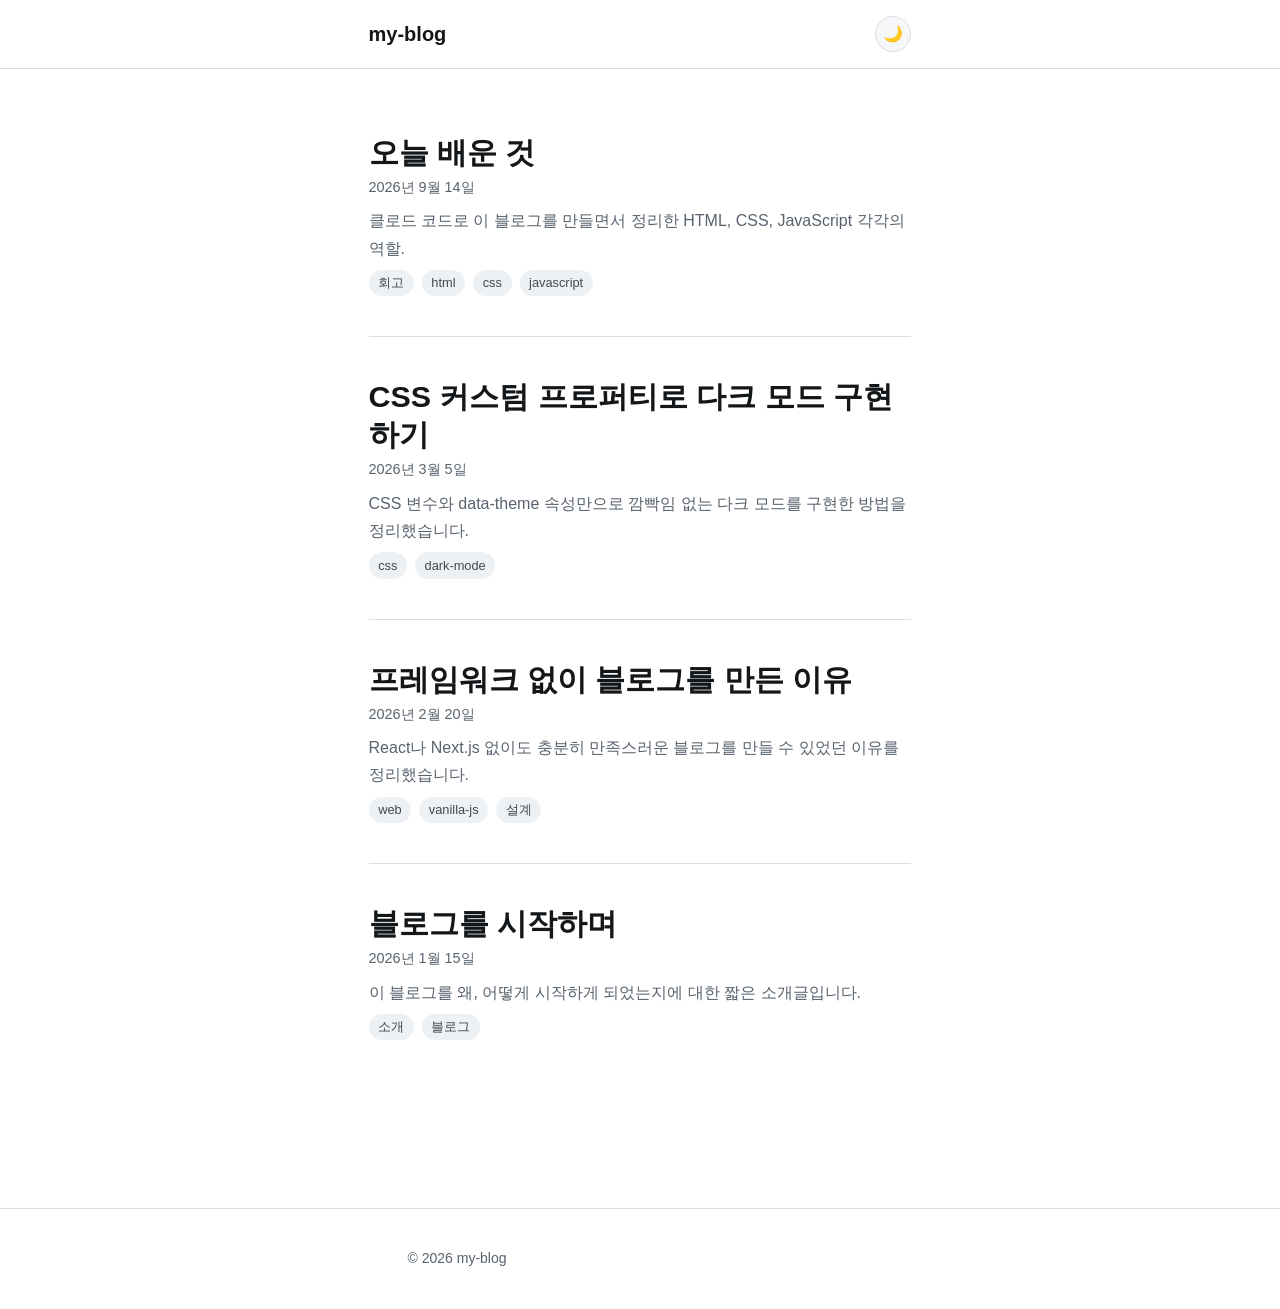
==== index.html @ 1168ad8d "블로그 초기 버버전 완성 Co-Authored-By: Claude Sonnet 5 <noreply@anthropic.com>" ====
<!doctype html>
<html lang="ko">
<head>
  <meta charset="UTF-8" />
  <meta name="viewport" content="width=device-width, initial-scale=1" />
  <title>my-blog</title>
  <script>
    (function () {
      try {
        var stored = localStorage.getItem('theme');
        var theme = stored || (window.matchMedia('(prefers-color-scheme: dark)').matches ? 'dark' : 'light');
        document.documentElement.setAttribute('data-theme', theme);
      } catch (e) {}
    })();
  </script>
  <link rel="stylesheet" href="css/style.css" />
</head>
<body>
  <header class="site-header">
    <div class="container">
      <a class="site-title" href="index.html">my-blog</a>
      <button id="theme-toggle" class="theme-toggle" type="button" aria-label="다크 모드 전환" aria-pressed="false"></button>
    </div>
  </header>

  <main class="container">
    <ul id="post-list" class="post-list">
      <li class="empty-state">불러오는 중...</li>
    </ul>
  </main>

  <footer class="site-footer">
    <div class="container">
      <p>&copy; 2026 my-blog</p>
    </div>
  </footer>

  <script type="module" src="js/list.js"></script>
</body>
</html>
---- css/style.css ----
/* ---------- Theme tokens ---------- */
:root {
  --color-bg: #ffffff;
  --color-bg-elevated: #f6f7f8;
  --color-text: #1f2328;
  --color-text-muted: #59636e;
  --color-heading: #14171a;
  --color-link: #0969da;
  --color-link-hover: #0550ae;
  --color-border: #d8dee4;
  --color-accent: #0969da;
  --color-code-bg: #f6f7f8;
  --color-code-text: #1f2328;
  --color-blockquote-border: #d8dee4;
  --color-tag-bg: #eef1f4;
  --color-tag-text: #40484f;

  --font-sans: -apple-system, BlinkMacSystemFont, 'Segoe UI', 'Apple SD Gothic Neo',
    'Noto Sans KR', Roboto, sans-serif;
  --font-mono: 'SFMono-Regular', Consolas, 'Liberation Mono', Menlo, monospace;
  --line-height-body: 1.7;
  --line-height-heading: 1.25;
  --measure: 70ch;

  --font-size-h1: clamp(1.75rem, 1.4rem + 1.5vw, 2.5rem);
  --font-size-h2: clamp(1.4rem, 1.2rem + 1vw, 1.9rem);
  --font-size-h3: clamp(1.15rem, 1.05rem + 0.5vw, 1.4rem);

  --space-1: 0.25rem;
  --space-2: 0.5rem;
  --space-3: 1rem;
  --space-4: 1.5rem;
  --space-5: 2.5rem;
  --space-6: 4rem;
}

@media (prefers-color-scheme: dark) {
  :root {
    --color-bg: #0d1117;
    --color-bg-elevated: #161b22;
    --color-text: #e6edf3;
    --color-text-muted: #9aa4af;
    --color-heading: #f0f3f6;
    --color-link: #4da3ff;
    --color-link-hover: #79bcff;
    --color-border: #30363d;
    --color-accent: #4da3ff;
    --color-code-bg: #161b22;
    --color-code-text: #e6edf3;
    --color-blockquote-border: #30363d;
    --color-tag-bg: #1b222b;
    --color-tag-text: #c3ccd6;
  }
}

:root[data-theme='dark'] {
  --color-bg: #0d1117;
  --color-bg-elevated: #161b22;
  --color-text: #e6edf3;
  --color-text-muted: #9aa4af;
  --color-heading: #f0f3f6;
  --color-link: #4da3ff;
  --color-link-hover: #79bcff;
  --color-border: #30363d;
  --color-accent: #4da3ff;
  --color-code-bg: #161b22;
  --color-code-text: #e6edf3;
  --color-blockquote-border: #30363d;
  --color-tag-bg: #1b222b;
  --color-tag-text: #c3ccd6;
}

:root[data-theme='light'] {
  --color-bg: #ffffff;
  --color-bg-elevated: #f6f7f8;
  --color-text: #1f2328;
  --color-text-muted: #59636e;
  --color-heading: #14171a;
  --color-link: #0969da;
  --color-link-hover: #0550ae;
  --color-border: #d8dee4;
  --color-accent: #0969da;
  --color-code-bg: #f6f7f8;
  --color-code-text: #1f2328;
  --color-blockquote-border: #d8dee4;
  --color-tag-bg: #eef1f4;
  --color-tag-text: #40484f;
}

/* ---------- Reset / base ---------- */
* {
  box-sizing: border-box;
}

html {
  color-scheme: light dark;
}

body {
  margin: 0;
  background: var(--color-bg);
  color: var(--color-text);
  font-family: var(--font-sans);
  line-height: var(--line-height-body);
  -webkit-font-smoothing: antialiased;
}

img {
  max-width: 100%;
  height: auto;
}

a {
  color: var(--color-link);
}

a:hover {
  color: var(--color-link-hover);
}

/* ---------- Layout ---------- */
.container {
  max-width: var(--measure);
  margin-inline: auto;
  padding-inline: var(--space-4);
}

.site-header {
  border-bottom: 1px solid var(--color-border);
  padding-block: var(--space-3);
}

.site-header .container {
  display: flex;
  align-items: center;
  justify-content: space-between;
  gap: var(--space-3);
}

.site-title {
  font-size: 1.25rem;
  font-weight: 700;
  color: var(--color-heading);
  text-decoration: none;
}

.site-title:hover {
  color: var(--color-heading);
}

.theme-toggle {
  border: 1px solid var(--color-border);
  background: var(--color-bg-elevated);
  color: var(--color-text);
  border-radius: 999px;
  width: 2.25rem;
  height: 2.25rem;
  font-size: 1rem;
  line-height: 1;
  cursor: pointer;
  display: flex;
  align-items: center;
  justify-content: center;
}

.theme-toggle:hover {
  border-color: var(--color-accent);
}

main {
  padding-block: var(--space-5);
}

.site-footer {
  border-top: 1px solid var(--color-border);
  padding-block: var(--space-4);
  margin-top: var(--space-6);
  color: var(--color-text-muted);
  font-size: 0.875rem;
}

/* ---------- Post list ---------- */
.post-list {
  list-style: none;
  margin: 0;
  padding: 0;
  display: flex;
  flex-direction: column;
  gap: var(--space-5);
}

.post-card {
  padding-bottom: var(--space-5);
  border-bottom: 1px solid var(--color-border);
}

.post-card:last-child {
  border-bottom: none;
}

.post-card-link {
  text-decoration: none;
}

.post-card-title {
  margin: 0 0 var(--space-1);
  font-size: var(--font-size-h2);
  line-height: var(--line-height-heading);
  color: var(--color-heading);
}

.post-card-description {
  color: var(--color-text-muted);
  margin: var(--space-2) 0 0;
}

.post-meta {
  color: var(--color-text-muted);
  font-size: 0.9rem;
  margin: 0;
}

.empty-state {
  color: var(--color-text-muted);
}

/* ---------- Tags ---------- */
.tag-list {
  list-style: none;
  display: flex;
  flex-wrap: wrap;
  gap: var(--space-2);
  margin: var(--space-2) 0 0;
  padding: 0;
}

.tag {
  background: var(--color-tag-bg);
  color: var(--color-tag-text);
  font-size: 0.8rem;
  padding: 0.15rem 0.6rem;
  border-radius: 999px;
}

/* ---------- Post detail ---------- */
.post-header h1 {
  margin-bottom: var(--space-2);
}

.post-footer {
  margin-top: var(--space-6);
  padding-top: var(--space-4);
  border-top: 1px solid var(--color-border);
}

/* ---------- Rendered markdown content ---------- */
.post-content {
  margin-top: var(--space-4);
}

.post-content h1,
.post-content h2,
.post-content h3,
.post-content h4 {
  color: var(--color-heading);
  line-height: var(--line-height-heading);
  overflow-wrap: break-word;
  margin-top: var(--space-5);
  margin-bottom: var(--space-2);
}

.post-content h1 {
  font-size: var(--font-size-h1);
}

.post-content h2 {
  font-size: var(--font-size-h2);
}

.post-content h3 {
  font-size: var(--font-size-h3);
}

.post-content p,
.post-content li {
  overflow-wrap: break-word;
}

.post-content p {
  margin: var(--space-3) 0;
}

.post-content ul,
.post-content ol {
  padding-left: 1.5rem;
}

.post-content code {
  font-family: var(--font-mono);
  background: var(--color-code-bg);
  color: var(--color-code-text);
  padding: 0.15em 0.4em;
  border-radius: 4px;
  font-size: 0.9em;
}

.post-content pre {
  background: var(--color-code-bg);
  border: 1px solid var(--color-border);
  border-radius: 8px;
  padding: var(--space-3);
  overflow-x: auto;
}

.post-content pre code {
  background: none;
  padding: 0;
  border-radius: 0;
}

.post-content blockquote {
  margin: var(--space-4) 0;
  padding: var(--space-2) var(--space-3);
  border-left: 4px solid var(--color-blockquote-border);
  color: var(--color-text-muted);
}

.post-content blockquote p {
  margin: 0;
}

.post-content table {
  display: block;
  overflow-x: auto;
  border-collapse: collapse;
  width: 100%;
  margin: var(--space-4) 0;
}

.post-content th,
.post-content td {
  border: 1px solid var(--color-border);
  padding: var(--space-2) var(--space-3);
  text-align: left;
}

.post-content th {
  background: var(--color-bg-elevated);
}

.post-content img {
  display: block;
  margin: var(--space-4) auto;
  border-radius: 8px;
}

.post-content hr {
  border: none;
  border-top: 1px solid var(--color-border);
  margin: var(--space-5) 0;
}

/* ---------- Responsive ---------- */
@media (min-width: 640px) {
  .container {
    padding-inline: var(--space-5);
  }
}

@media (min-width: 900px) {
  main {
    padding-block: var(--space-6);
  }
}
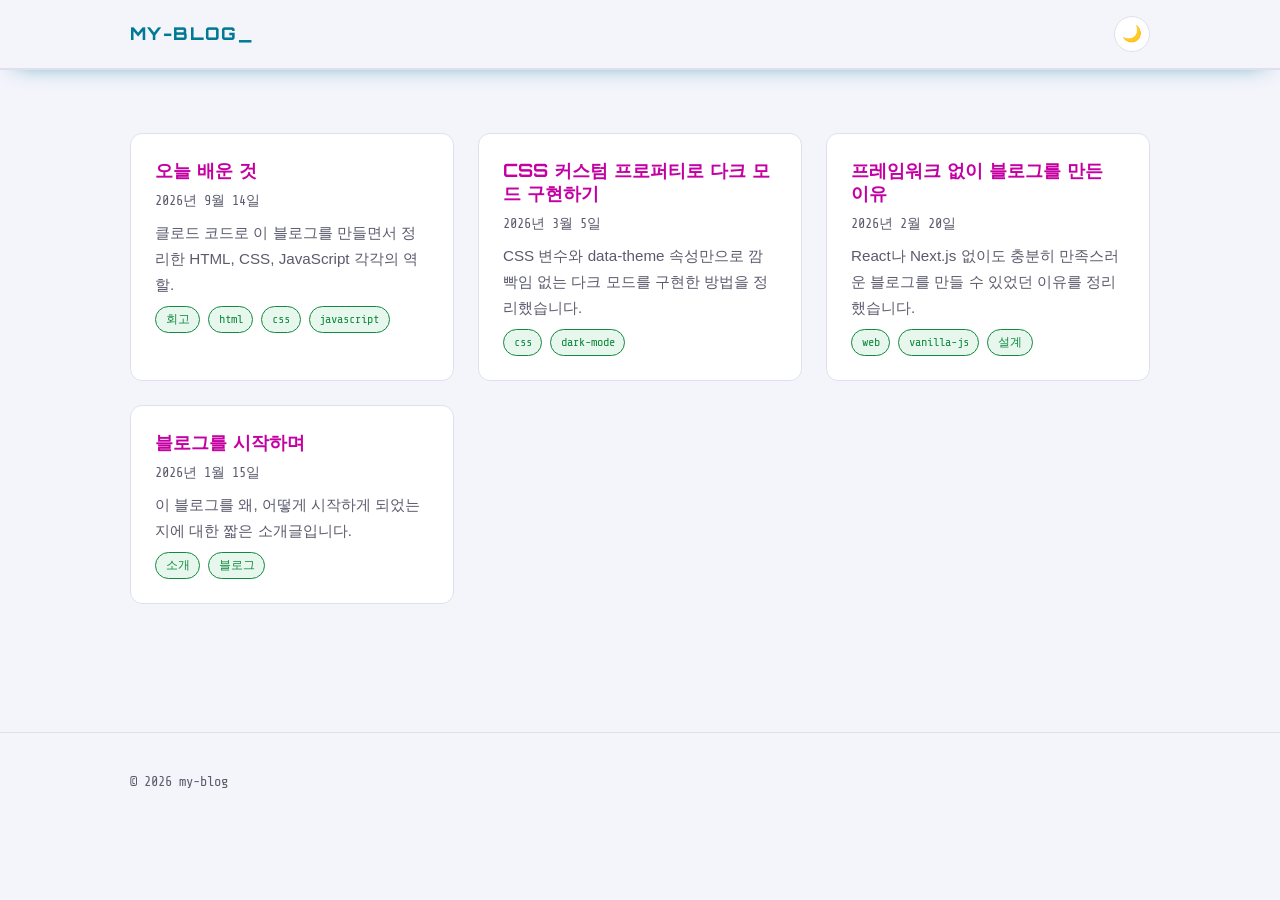
==== commit 00111224: "네온 블랙 테마로 디자인 전면 개편 배경을 검은색, 텍스트/포인트 컬러를 네온으로 바꾸고 글 목록을 카드 그리드 레이아웃으로 재구성.  Co-Authored-By: Claude S" ====
--- a/index.html
+++ b/index.html
@@ -13,24 +13,30 @@
       } catch (e) {}
     })();
   </script>
+  <link rel="preconnect" href="https://fonts.googleapis.com" />
+  <link rel="preconnect" href="https://fonts.gstatic.com" crossorigin />
+  <link
+    href="https://fonts.googleapis.com/css2?family=Orbitron:wght@600;800&family=Share+Tech+Mono&display=swap"
+    rel="stylesheet"
+  />
   <link rel="stylesheet" href="css/style.css" />
 </head>
 <body>
   <header class="site-header">
-    <div class="container">
+    <div class="container container--wide site-header-inner">
       <a class="site-title" href="index.html">my-blog</a>
       <button id="theme-toggle" class="theme-toggle" type="button" aria-label="다크 모드 전환" aria-pressed="false"></button>
     </div>
   </header>
 
-  <main class="container">
+  <main class="container container--wide">
     <ul id="post-list" class="post-list">
       <li class="empty-state">불러오는 중...</li>
     </ul>
   </main>
 
   <footer class="site-footer">
-    <div class="container">
+    <div class="container container--wide">
       <p>&copy; 2026 my-blog</p>
     </div>
   </footer>
--- a/css/style.css
+++ b/css/style.css
@@ -1,23 +1,27 @@
 /* ---------- Theme tokens ---------- */
 :root {
-  --color-bg: #ffffff;
-  --color-bg-elevated: #f6f7f8;
-  --color-text: #1f2328;
-  --color-text-muted: #59636e;
-  --color-heading: #14171a;
-  --color-link: #0969da;
-  --color-link-hover: #0550ae;
-  --color-border: #d8dee4;
-  --color-accent: #0969da;
-  --color-code-bg: #f6f7f8;
-  --color-code-text: #1f2328;
-  --color-blockquote-border: #d8dee4;
-  --color-tag-bg: #eef1f4;
-  --color-tag-text: #40484f;
+  /* light theme: toned-down neon-on-white */
+  --color-bg: #f4f4fb;
+  --color-bg-elevated: #ffffff;
+  --color-surface-border: #e0e0ec;
+  --color-text: #16161f;
+  --color-text-muted: #5b5b6d;
+  --color-heading: #c400a3;
+  --color-link: #007a94;
+  --color-link-hover: #00a4c4;
+  --color-accent: #007a94;
+  --color-accent-2: #c400a3;
+  --color-accent-3: #128a3e;
+  --color-code-bg: #eef0f7;
+  --color-code-text: #16161f;
+  --color-blockquote-border: #c400a3;
+  --color-tag-bg: #e7f7ee;
+  --color-tag-text: #128a3e;
 
   --font-sans: -apple-system, BlinkMacSystemFont, 'Segoe UI', 'Apple SD Gothic Neo',
     'Noto Sans KR', Roboto, sans-serif;
-  --font-mono: 'SFMono-Regular', Consolas, 'Liberation Mono', Menlo, monospace;
+  --font-display: 'Orbitron', var(--font-sans);
+  --font-mono: 'Share Tech Mono', 'SFMono-Regular', Consolas, 'Liberation Mono', Menlo, monospace;
   --line-height-body: 1.7;
   --line-height-heading: 1.25;
   --measure: 70ch;
@@ -32,59 +36,91 @@
   --space-4: 1.5rem;
   --space-5: 2.5rem;
   --space-6: 4rem;
+
+  --glow-title: none;
+  --glow-heading: none;
+  --glow-tag: none;
+  --card-hover-shadow: 0 10px 24px rgba(20, 20, 40, 0.08);
+  --grid-overlay: none;
 }
 
 @media (prefers-color-scheme: dark) {
   :root {
-    --color-bg: #0d1117;
-    --color-bg-elevated: #161b22;
-    --color-text: #e6edf3;
-    --color-text-muted: #9aa4af;
-    --color-heading: #f0f3f6;
-    --color-link: #4da3ff;
-    --color-link-hover: #79bcff;
-    --color-border: #30363d;
-    --color-accent: #4da3ff;
-    --color-code-bg: #161b22;
-    --color-code-text: #e6edf3;
-    --color-blockquote-border: #30363d;
-    --color-tag-bg: #1b222b;
-    --color-tag-text: #c3ccd6;
+    --color-bg: #050507;
+    --color-bg-elevated: #0c0c14;
+    --color-surface-border: rgba(0, 246, 255, 0.25);
+    --color-text: #d8f9ff;
+    --color-text-muted: #7c96a3;
+    --color-heading: #ff2ec4;
+    --color-link: #00f6ff;
+    --color-link-hover: #8bffff;
+    --color-accent: #00f6ff;
+    --color-accent-2: #ff2ec4;
+    --color-accent-3: #39ff14;
+    --color-code-bg: #0c0c14;
+    --color-code-text: #39ff14;
+    --color-blockquote-border: #ff2ec4;
+    --color-tag-bg: rgba(57, 255, 20, 0.08);
+    --color-tag-text: #39ff14;
+
+    --glow-title: 0 0 6px currentColor, 0 0 18px currentColor, 0 0 34px rgba(0, 246, 255, 0.35);
+    --glow-heading: 0 0 6px currentColor, 0 0 16px rgba(255, 46, 196, 0.45);
+    --glow-tag: 0 0 8px rgba(57, 255, 20, 0.35);
+    --card-hover-shadow: 0 0 24px rgba(0, 246, 255, 0.25), inset 0 0 16px rgba(0, 246, 255, 0.06);
+    --grid-overlay: linear-gradient(rgba(0, 246, 255, 0.05) 1px, transparent 1px),
+      linear-gradient(90deg, rgba(0, 246, 255, 0.05) 1px, transparent 1px);
   }
 }
 
 :root[data-theme='dark'] {
-  --color-bg: #0d1117;
-  --color-bg-elevated: #161b22;
-  --color-text: #e6edf3;
-  --color-text-muted: #9aa4af;
-  --color-heading: #f0f3f6;
-  --color-link: #4da3ff;
-  --color-link-hover: #79bcff;
-  --color-border: #30363d;
-  --color-accent: #4da3ff;
-  --color-code-bg: #161b22;
-  --color-code-text: #e6edf3;
-  --color-blockquote-border: #30363d;
-  --color-tag-bg: #1b222b;
-  --color-tag-text: #c3ccd6;
+  --color-bg: #050507;
+  --color-bg-elevated: #0c0c14;
+  --color-surface-border: rgba(0, 246, 255, 0.25);
+  --color-text: #d8f9ff;
+  --color-text-muted: #7c96a3;
+  --color-heading: #ff2ec4;
+  --color-link: #00f6ff;
+  --color-link-hover: #8bffff;
+  --color-accent: #00f6ff;
+  --color-accent-2: #ff2ec4;
+  --color-accent-3: #39ff14;
+  --color-code-bg: #0c0c14;
+  --color-code-text: #39ff14;
+  --color-blockquote-border: #ff2ec4;
+  --color-tag-bg: rgba(57, 255, 20, 0.08);
+  --color-tag-text: #39ff14;
+
+  --glow-title: 0 0 6px currentColor, 0 0 18px currentColor, 0 0 34px rgba(0, 246, 255, 0.35);
+  --glow-heading: 0 0 6px currentColor, 0 0 16px rgba(255, 46, 196, 0.45);
+  --glow-tag: 0 0 8px rgba(57, 255, 20, 0.35);
+  --card-hover-shadow: 0 0 24px rgba(0, 246, 255, 0.25), inset 0 0 16px rgba(0, 246, 255, 0.06);
+  --grid-overlay: linear-gradient(rgba(0, 246, 255, 0.05) 1px, transparent 1px),
+    linear-gradient(90deg, rgba(0, 246, 255, 0.05) 1px, transparent 1px);
 }
 
 :root[data-theme='light'] {
-  --color-bg: #ffffff;
-  --color-bg-elevated: #f6f7f8;
-  --color-text: #1f2328;
-  --color-text-muted: #59636e;
-  --color-heading: #14171a;
-  --color-link: #0969da;
-  --color-link-hover: #0550ae;
-  --color-border: #d8dee4;
-  --color-accent: #0969da;
-  --color-code-bg: #f6f7f8;
-  --color-code-text: #1f2328;
-  --color-blockquote-border: #d8dee4;
-  --color-tag-bg: #eef1f4;
-  --color-tag-text: #40484f;
+  --color-bg: #f4f4fb;
+  --color-bg-elevated: #ffffff;
+  --color-surface-border: #e0e0ec;
+  --color-text: #16161f;
+  --color-text-muted: #5b5b6d;
+  --color-heading: #c400a3;
+  --color-link: #007a94;
+  --color-link-hover: #00a4c4;
+  --color-accent: #007a94;
+  --color-accent-2: #c400a3;
+  --color-accent-3: #128a3e;
+  --color-code-bg: #eef0f7;
+  --color-code-text: #16161f;
+  --color-blockquote-border: #c400a3;
+  --color-tag-bg: #e7f7ee;
+  --color-tag-text: #128a3e;
+
+  --glow-title: none;
+  --glow-heading: none;
+  --glow-tag: none;
+  --card-hover-shadow: 0 10px 24px rgba(20, 20, 40, 0.08);
+  --grid-overlay: none;
 }
 
 /* ---------- Reset / base ---------- */
@@ -98,7 +134,9 @@
 
 body {
   margin: 0;
-  background: var(--color-bg);
+  background-color: var(--color-bg);
+  background-image: var(--grid-overlay);
+  background-size: 42px 42px;
   color: var(--color-text);
   font-family: var(--font-sans);
   line-height: var(--line-height-body);
@@ -112,6 +150,7 @@
 
 a {
   color: var(--color-link);
+  text-decoration-color: currentColor;
 }
 
 a:hover {
@@ -125,12 +164,18 @@
   padding-inline: var(--space-4);
 }
 
+.container--wide {
+  max-width: 1100px;
+}
+
 .site-header {
-  border-bottom: 1px solid var(--color-border);
+  border-bottom: 1px solid var(--color-surface-border);
   padding-block: var(--space-3);
-}
-
-.site-header .container {
+  background: var(--color-bg);
+  box-shadow: 0 1px 0 var(--color-surface-border), 0 8px 24px -16px var(--color-accent);
+}
+
+.site-header-inner {
   display: flex;
   align-items: center;
   justify-content: space-between;
@@ -138,18 +183,29 @@
 }
 
 .site-title {
-  font-size: 1.25rem;
-  font-weight: 700;
-  color: var(--color-heading);
+  font-family: var(--font-display);
+  font-weight: 800;
+  letter-spacing: 0.08em;
+  text-transform: uppercase;
+  font-size: 1.1rem;
+  color: var(--color-accent);
+  text-shadow: var(--glow-title);
   text-decoration: none;
 }
 
-.site-title:hover {
-  color: var(--color-heading);
+.site-title::after {
+  content: '_';
+  animation: blink 1.1s step-end infinite;
+}
+
+@keyframes blink {
+  50% {
+    opacity: 0;
+  }
 }
 
 .theme-toggle {
-  border: 1px solid var(--color-border);
+  border: 1px solid var(--color-surface-border);
   background: var(--color-bg-elevated);
   color: var(--color-text);
   border-radius: 999px;
@@ -161,10 +217,12 @@
   display: flex;
   align-items: center;
   justify-content: center;
+  transition: box-shadow 0.2s ease, border-color 0.2s ease;
 }
 
 .theme-toggle:hover {
   border-color: var(--color-accent);
+  box-shadow: 0 0 12px var(--color-accent);
 }
 
 main {
@@ -172,30 +230,39 @@
 }
 
 .site-footer {
-  border-top: 1px solid var(--color-border);
+  border-top: 1px solid var(--color-surface-border);
   padding-block: var(--space-4);
   margin-top: var(--space-6);
   color: var(--color-text-muted);
-  font-size: 0.875rem;
-}
-
-/* ---------- Post list ---------- */
+  font-family: var(--font-mono);
+  font-size: 0.85rem;
+}
+
+/* ---------- Post list (grid) ---------- */
 .post-list {
   list-style: none;
   margin: 0;
   padding: 0;
+  display: grid;
+  grid-template-columns: repeat(auto-fill, minmax(260px, 1fr));
+  gap: var(--space-4);
+}
+
+.post-card {
+  border: 1px solid var(--color-surface-border);
+  background: var(--color-bg-elevated);
+  border-radius: 12px;
+  padding: var(--space-4);
   display: flex;
   flex-direction: column;
-  gap: var(--space-5);
-}
-
-.post-card {
-  padding-bottom: var(--space-5);
-  border-bottom: 1px solid var(--color-border);
-}
-
-.post-card:last-child {
-  border-bottom: none;
+  gap: var(--space-2);
+  transition: transform 0.2s ease, box-shadow 0.2s ease, border-color 0.2s ease;
+}
+
+.post-card:hover {
+  transform: translateY(-4px);
+  border-color: var(--color-accent);
+  box-shadow: var(--card-hover-shadow);
 }
 
 .post-card-link {
@@ -203,25 +270,31 @@
 }
 
 .post-card-title {
-  margin: 0 0 var(--space-1);
-  font-size: var(--font-size-h2);
+  margin: 0;
+  font-family: var(--font-display);
+  font-weight: 700;
+  font-size: 1.15rem;
   line-height: var(--line-height-heading);
   color: var(--color-heading);
+  text-shadow: var(--glow-heading);
 }
 
 .post-card-description {
   color: var(--color-text-muted);
-  margin: var(--space-2) 0 0;
+  margin: 0;
+  font-size: 0.95rem;
 }
 
 .post-meta {
   color: var(--color-text-muted);
-  font-size: 0.9rem;
+  font-family: var(--font-mono);
+  font-size: 0.85rem;
   margin: 0;
 }
 
 .empty-state {
   color: var(--color-text-muted);
+  grid-column: 1 / -1;
 }
 
 /* ---------- Tags ---------- */
@@ -230,39 +303,82 @@
   display: flex;
   flex-wrap: wrap;
   gap: var(--space-2);
-  margin: var(--space-2) 0 0;
+  margin: 0;
   padding: 0;
 }
 
 .tag {
   background: var(--color-tag-bg);
   color: var(--color-tag-text);
-  font-size: 0.8rem;
+  border: 1px solid currentColor;
+  font-family: var(--font-mono);
+  font-size: 0.75rem;
   padding: 0.15rem 0.6rem;
   border-radius: 999px;
+  text-shadow: var(--glow-tag);
 }
 
 /* ---------- Post detail ---------- */
+.post-header {
+  display: flex;
+  flex-direction: column;
+  gap: var(--space-3);
+  padding-bottom: var(--space-4);
+  margin-bottom: var(--space-4);
+  border-bottom: 1px solid var(--color-surface-border);
+}
+
 .post-header h1 {
-  margin-bottom: var(--space-2);
+  margin: 0;
+  font-family: var(--font-display);
+  color: var(--color-heading);
+  text-shadow: var(--glow-heading);
+}
+
+.post-header-meta {
+  display: flex;
+  flex-direction: column;
+  gap: var(--space-2);
+}
+
+@media (min-width: 700px) {
+  .post-header {
+    flex-direction: row;
+    align-items: flex-start;
+    justify-content: space-between;
+  }
+
+  .post-header h1 {
+    flex: 1;
+  }
+
+  .post-header-meta {
+    align-items: flex-end;
+    text-align: right;
+    flex-shrink: 0;
+  }
 }
 
 .post-footer {
   margin-top: var(--space-6);
   padding-top: var(--space-4);
-  border-top: 1px solid var(--color-border);
+  border-top: 1px solid var(--color-surface-border);
+  font-family: var(--font-mono);
 }
 
 /* ---------- Rendered markdown content ---------- */
 .post-content {
   margin-top: var(--space-4);
+  max-width: var(--measure);
 }
 
 .post-content h1,
 .post-content h2,
 .post-content h3,
 .post-content h4 {
+  font-family: var(--font-display);
   color: var(--color-heading);
+  text-shadow: var(--glow-heading);
   line-height: var(--line-height-heading);
   overflow-wrap: break-word;
   margin-top: var(--space-5);
@@ -306,16 +422,18 @@
 
 .post-content pre {
   background: var(--color-code-bg);
-  border: 1px solid var(--color-border);
+  border: 1px solid var(--color-surface-border);
   border-radius: 8px;
   padding: var(--space-3);
   overflow-x: auto;
+  box-shadow: 0 0 0 1px transparent;
 }
 
 .post-content pre code {
   background: none;
   padding: 0;
   border-radius: 0;
+  text-shadow: var(--glow-tag);
 }
 
 .post-content blockquote {
@@ -335,28 +453,32 @@
   border-collapse: collapse;
   width: 100%;
   margin: var(--space-4) 0;
+  font-family: var(--font-mono);
+  font-size: 0.9rem;
 }
 
 .post-content th,
 .post-content td {
-  border: 1px solid var(--color-border);
+  border: 1px solid var(--color-surface-border);
   padding: var(--space-2) var(--space-3);
   text-align: left;
 }
 
 .post-content th {
   background: var(--color-bg-elevated);
+  color: var(--color-accent);
 }
 
 .post-content img {
   display: block;
   margin: var(--space-4) auto;
   border-radius: 8px;
+  border: 1px solid var(--color-surface-border);
 }
 
 .post-content hr {
   border: none;
-  border-top: 1px solid var(--color-border);
+  border-top: 1px solid var(--color-surface-border);
   margin: var(--space-5) 0;
 }
 
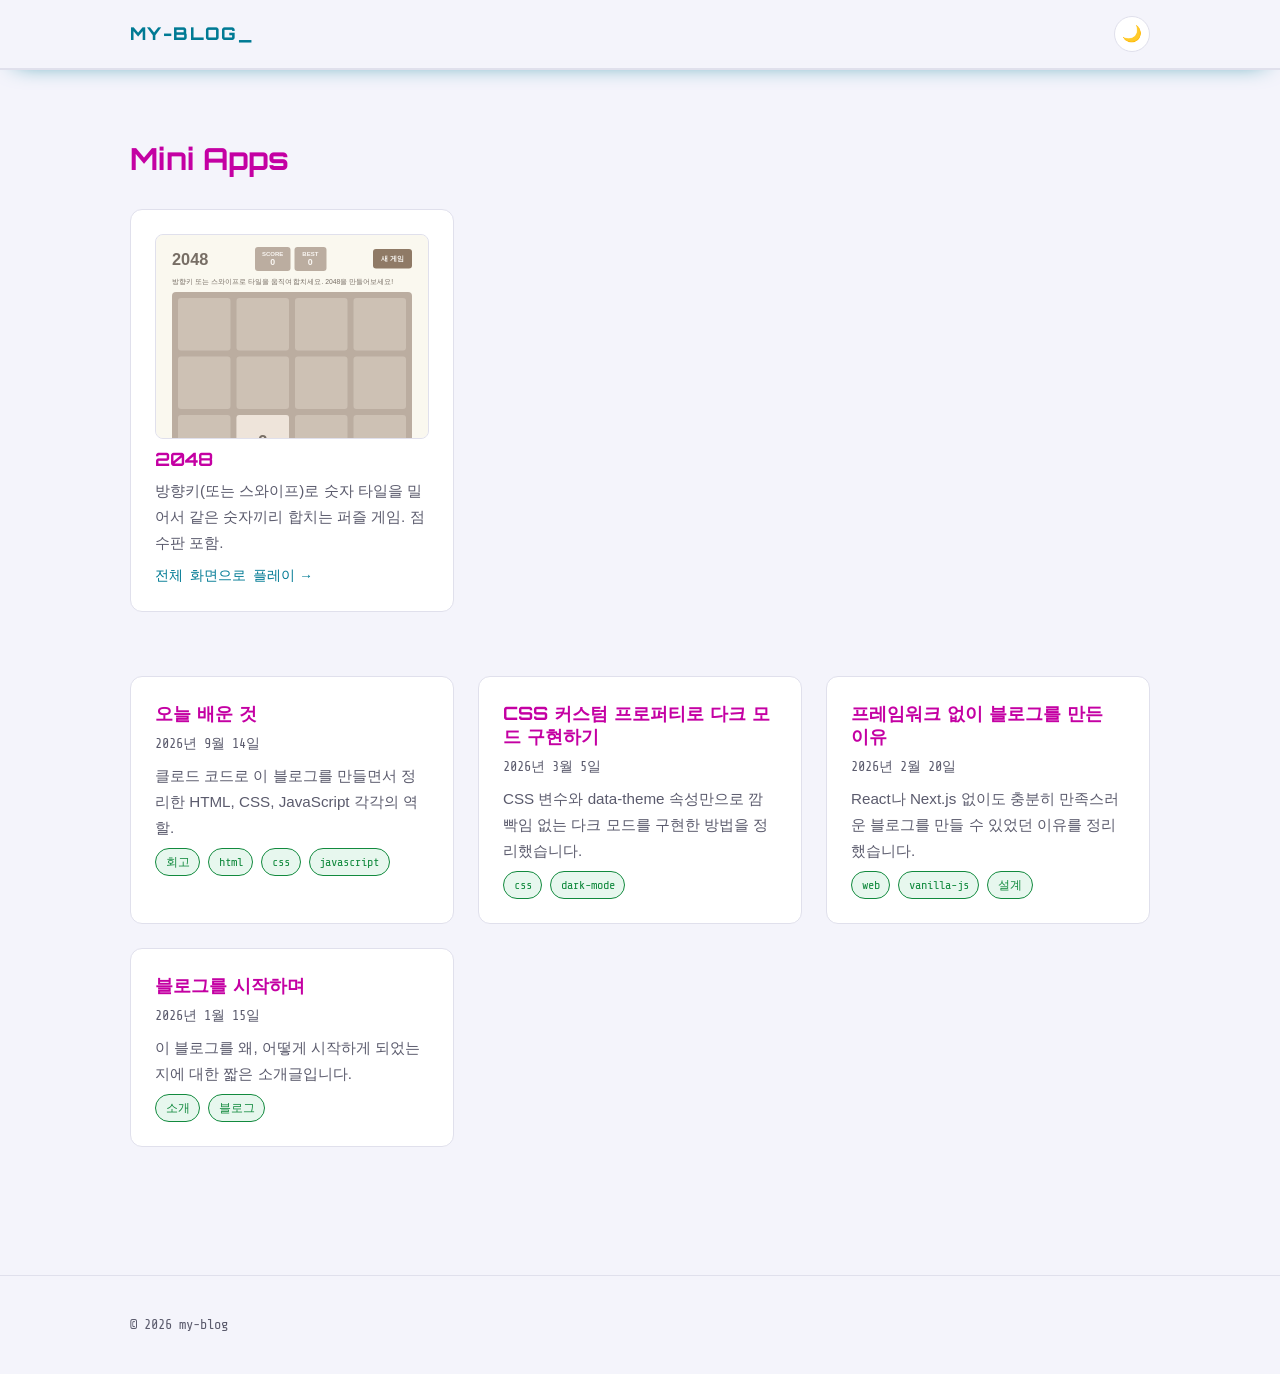
==== commit f45c0143: "Add 2048 mini game app and embed it on the blog homepage Plan/Build/Review sub-agent workflow per CL" ====
--- a/index.html
+++ b/index.html
@@ -30,6 +30,20 @@
   </header>
 
   <main class="container container--wide">
+    <section class="apps-section">
+      <h2 class="section-heading">Mini Apps</h2>
+      <ul class="app-list">
+        <li class="app-card">
+          <div class="app-card-preview">
+            <iframe src="apps/2048/index.html" title="2048 게임 미리보기" loading="lazy" tabindex="-1"></iframe>
+          </div>
+          <h3 class="app-card-title">2048</h3>
+          <p class="app-card-description">방향키(또는 스와이프)로 숫자 타일을 밀어서 같은 숫자끼리 합치는 퍼즐 게임. 점수판 포함.</p>
+          <a class="app-card-play" href="apps/2048/index.html">전체 화면으로 플레이 →</a>
+        </li>
+      </ul>
+    </section>
+
     <ul id="post-list" class="post-list">
       <li class="empty-state">불러오는 중...</li>
     </ul>
--- a/css/style.css
+++ b/css/style.css
@@ -238,6 +238,91 @@
   font-size: 0.85rem;
 }
 
+/* ---------- Apps section (mini web app portfolio) ---------- */
+.apps-section {
+  margin-bottom: var(--space-6);
+}
+
+.section-heading {
+  font-family: var(--font-display);
+  font-weight: 700;
+  color: var(--color-heading);
+  text-shadow: var(--glow-heading);
+  font-size: var(--font-size-h2);
+  margin: 0 0 var(--space-4);
+}
+
+.app-list {
+  list-style: none;
+  margin: 0;
+  padding: 0;
+  display: grid;
+  grid-template-columns: repeat(auto-fill, minmax(260px, 1fr));
+  gap: var(--space-4);
+}
+
+.app-card {
+  border: 1px solid var(--color-surface-border);
+  background: var(--color-bg-elevated);
+  border-radius: 12px;
+  padding: var(--space-4);
+  display: flex;
+  flex-direction: column;
+  gap: var(--space-2);
+  transition: transform 0.2s ease, box-shadow 0.2s ease, border-color 0.2s ease;
+}
+
+.app-card:hover {
+  transform: translateY(-4px);
+  border-color: var(--color-accent);
+  box-shadow: var(--card-hover-shadow);
+}
+
+.app-card-preview {
+  position: relative;
+  width: 100%;
+  aspect-ratio: 4 / 3;
+  border: 1px solid var(--color-surface-border);
+  border-radius: 8px;
+  overflow: hidden;
+  background: var(--color-bg);
+}
+
+.app-card-preview iframe {
+  position: absolute;
+  top: 0;
+  left: 0;
+  width: 200%;
+  height: 200%;
+  border: 0;
+  transform: scale(0.5);
+  transform-origin: top left;
+  pointer-events: none;
+}
+
+.app-card-title {
+  margin: 0;
+  font-family: var(--font-display);
+  font-weight: 700;
+  font-size: 1.15rem;
+  line-height: var(--line-height-heading);
+  color: var(--color-heading);
+  text-shadow: var(--glow-heading);
+}
+
+.app-card-description {
+  color: var(--color-text-muted);
+  margin: 0;
+  font-size: 0.95rem;
+}
+
+.app-card-play {
+  font-family: var(--font-mono);
+  font-size: 0.85rem;
+  text-decoration: none;
+  margin-top: auto;
+}
+
 /* ---------- Post list (grid) ---------- */
 .post-list {
   list-style: none;
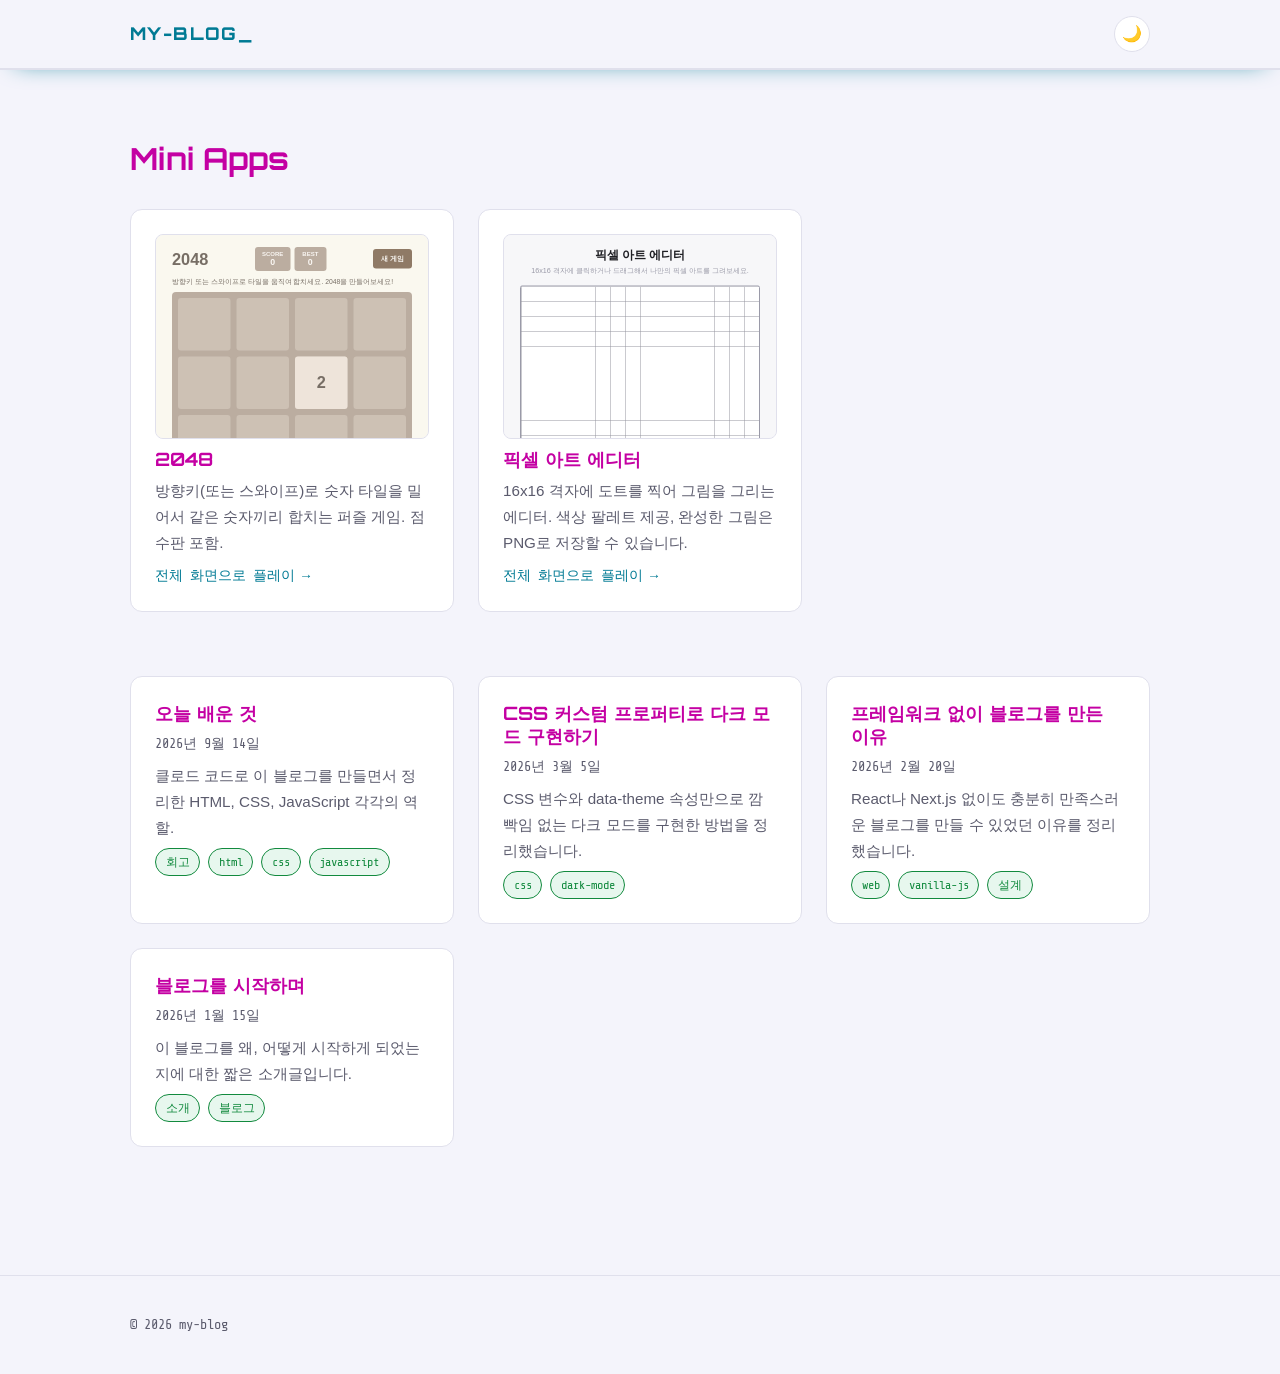
==== commit af293355: "Add pixel art editor app and embed it on the blog homepage Plan/Build/Review sub-agent workflow per " ====
--- a/index.html
+++ b/index.html
@@ -41,6 +41,14 @@
           <p class="app-card-description">방향키(또는 스와이프)로 숫자 타일을 밀어서 같은 숫자끼리 합치는 퍼즐 게임. 점수판 포함.</p>
           <a class="app-card-play" href="apps/2048/index.html">전체 화면으로 플레이 →</a>
         </li>
+        <li class="app-card">
+          <div class="app-card-preview">
+            <iframe src="apps/pixel-art/index.html" title="픽셀 아트 에디터 미리보기" loading="lazy" tabindex="-1"></iframe>
+          </div>
+          <h3 class="app-card-title">픽셀 아트 에디터</h3>
+          <p class="app-card-description">16x16 격자에 도트를 찍어 그림을 그리는 에디터. 색상 팔레트 제공, 완성한 그림은 PNG로 저장할 수 있습니다.</p>
+          <a class="app-card-play" href="apps/pixel-art/index.html">전체 화면으로 플레이 →</a>
+        </li>
       </ul>
     </section>
 
